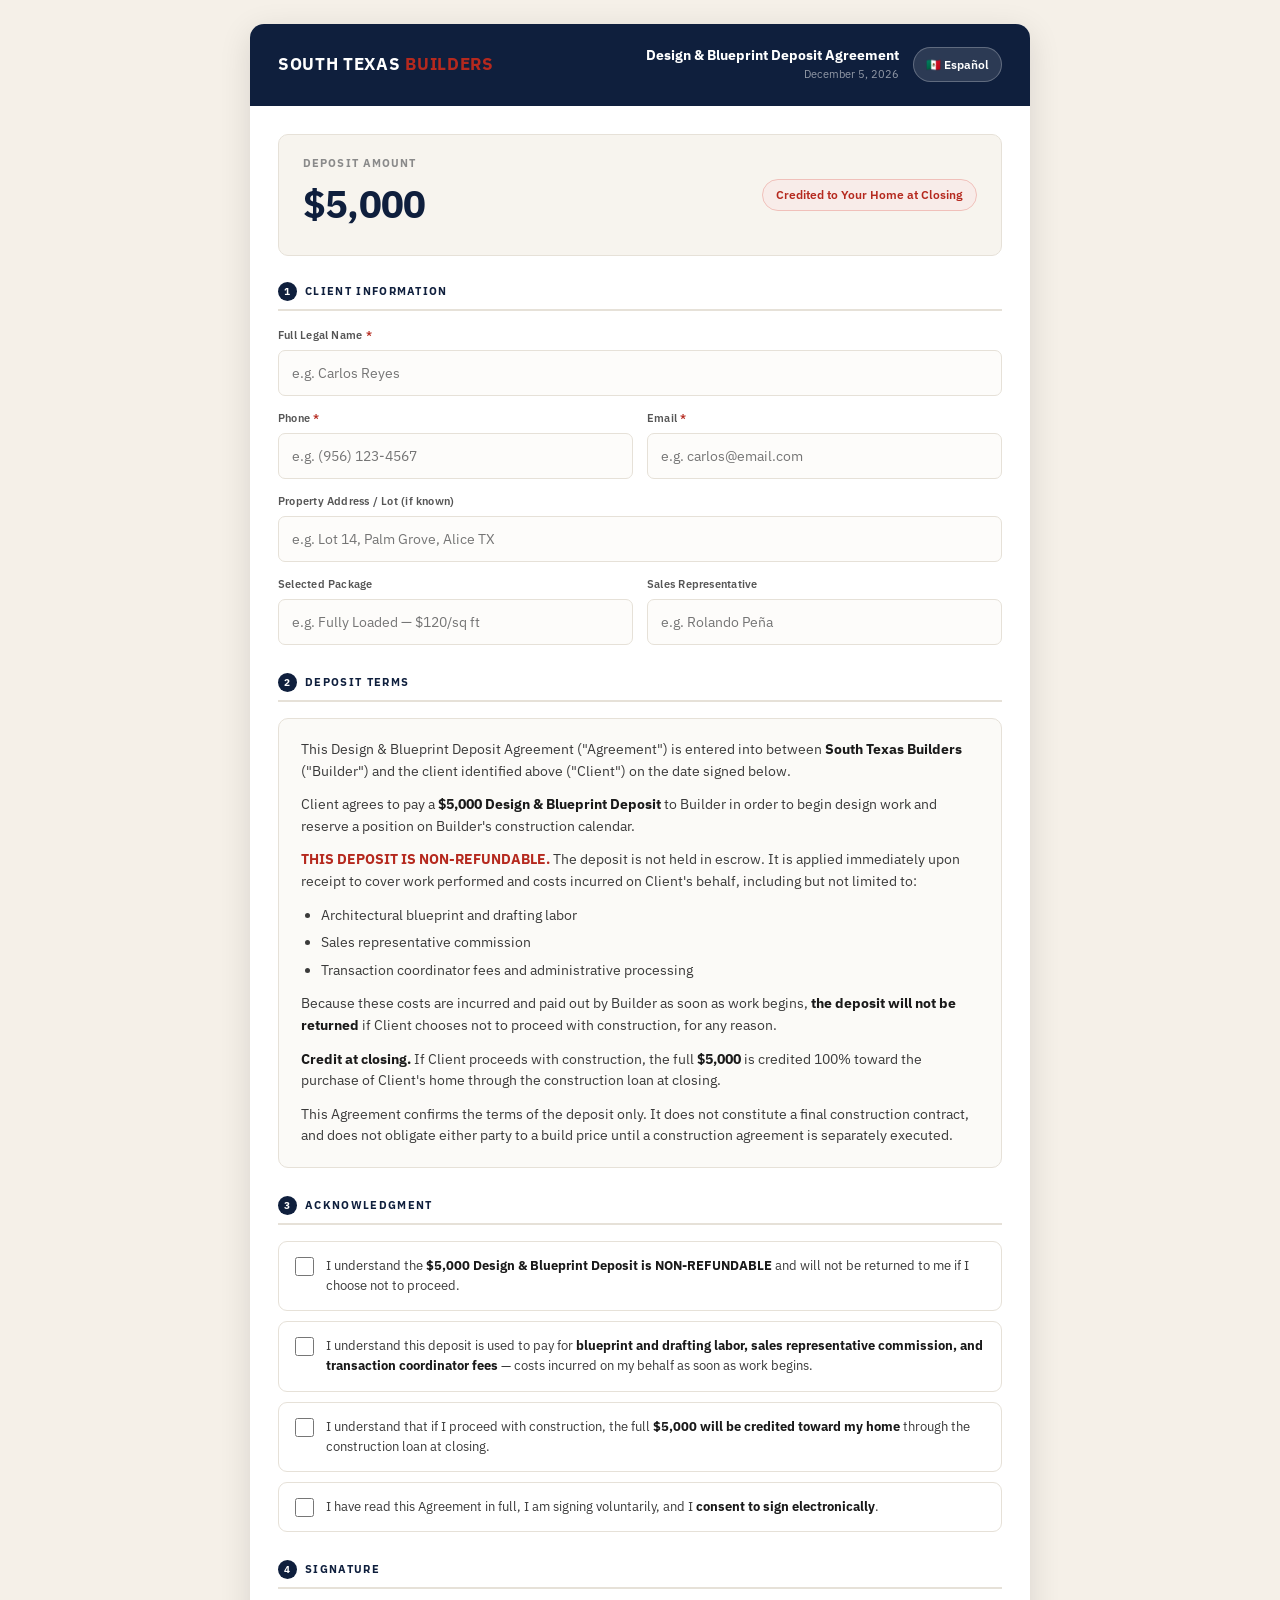
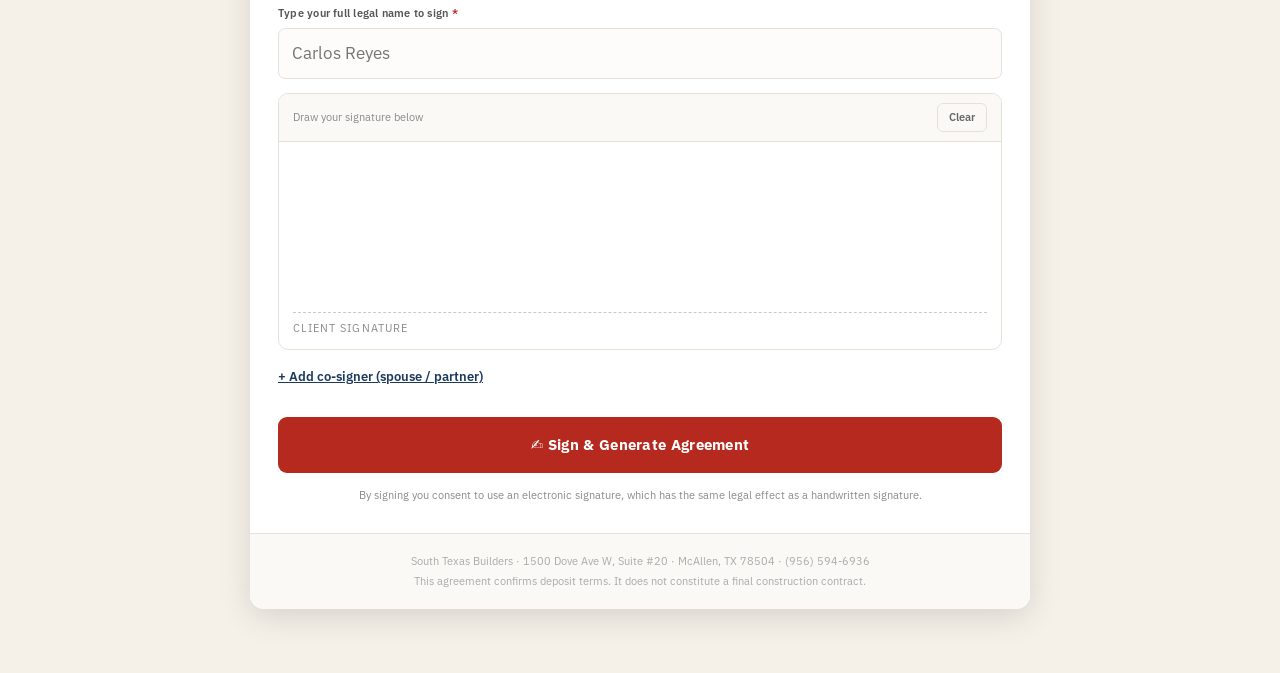
==== stb-deposit-agreement.html @ aef3c3ab "Add e-signature deposit agreement to closer presentation Clients can now sign an acknowledgment that" ====
<!doctype html>
<html lang="en">
<head>
<meta charset="utf-8" />
<meta name="viewport" content="width=device-width, initial-scale=1" />
<title>South Texas Builders — Design Deposit Agreement</title>
<!--
  ============================================================================
  SOUTH TEXAS BUILDERS — DESIGN & BLUEPRINT DEPOSIT AGREEMENT (e-signature)
  ----------------------------------------------------------------------------
  Standalone page. No build step, no dependencies. Opened in a new tab from
  the "Let's Begin" section of the closer presentation.

  Captures: client identity, explicit acknowledgment of the non-refundable
  $5,000 design deposit, a drawn signature, a typed legal name, and a
  timestamped audit record. Submits to Netlify Forms (form name
  "stb-deposit-agreement") so the office receives a copy, then generates a
  printable / save-as-PDF signed agreement.

  NOTE: Have counsel review the agreement wording before production use.
  ============================================================================
-->
<link rel="preconnect" href="https://fonts.googleapis.com" />
<link rel="preconnect" href="https://fonts.gstatic.com" crossorigin />
<link href="https://fonts.googleapis.com/css2?family=IBM+Plex+Sans:wght@300;400;500;600;700;800&display=swap" rel="stylesheet" />
<style>
  *{box-sizing:border-box;margin:0;padding:0}
  :root{
    --navy:#0f1f3d; --navy-soft:#1B3A5C; --red:#b5291e; --cream:#f5f0e8;
    --panel:#fff; --line:#e6e1d8; --muted:#8a8a8a; --ink:#1a1a1a; --ok:#1e7a4d;
  }
  body{
    font-family:'IBM Plex Sans',system-ui,sans-serif;background:var(--cream);
    color:var(--ink);line-height:1.6;padding:24px 16px 64px;
    -webkit-font-smoothing:antialiased;
  }
  .wrap{max-width:780px;margin:0 auto}

  /* ---------- header ---------- */
  .doc{background:var(--panel);border-radius:14px;overflow:hidden;box-shadow:0 8px 32px rgba(0,0,0,.12)}
  .doc-head{background:var(--navy);padding:22px 28px;display:flex;justify-content:space-between;align-items:center;gap:16px;flex-wrap:wrap}
  .logo{font-size:17px;font-weight:800;color:#fff;letter-spacing:.04em}
  .logo span{color:var(--red)}
  .head-right{display:flex;align-items:center;gap:14px}
  .head-title{text-align:right}
  .head-title h1{font-size:14px;font-weight:700;color:#fff;line-height:1.3}
  .head-title p{font-size:11px;color:rgba(255,255,255,.55);margin-top:2px}
  .lang-btn{background:rgba(255,255,255,.12);border:1px solid rgba(255,255,255,.25);color:#fff;
    font:inherit;font-size:12px;font-weight:600;padding:7px 12px;border-radius:20px;cursor:pointer;white-space:nowrap}
  .lang-btn:hover{background:rgba(255,255,255,.22)}

  .doc-body{padding:28px}
  @media (max-width:560px){.doc-body{padding:20px 16px}}

  /* ---------- amount ---------- */
  .amount{background:#f7f4ee;border:1px solid var(--line);border-radius:10px;padding:20px 24px;
    display:flex;justify-content:space-between;align-items:center;gap:16px;flex-wrap:wrap;margin-bottom:26px}
  .amount-label{font-size:11px;font-weight:700;text-transform:uppercase;letter-spacing:.1em;color:var(--muted);margin-bottom:2px}
  .amount-val{font-size:38px;font-weight:800;color:var(--navy);letter-spacing:-.02em}
  .amount-tag{font-size:12px;font-weight:600;color:var(--red);background:#f8ece9;border:1px solid #f0c0ba;
    padding:5px 13px;border-radius:20px}

  /* ---------- sections ---------- */
  .sec{margin-bottom:28px}
  .sec-title{font-size:11px;font-weight:700;text-transform:uppercase;letter-spacing:.12em;color:var(--navy);
    padding-bottom:8px;border-bottom:2px solid var(--line);margin-bottom:16px;display:flex;align-items:center;gap:8px}
  .sec-title .n{background:var(--navy);color:#fff;width:19px;height:19px;border-radius:50%;
    display:inline-flex;align-items:center;justify-content:center;font-size:10px;flex:none}

  .grid{display:grid;grid-template-columns:1fr 1fr;gap:14px}
  @media (max-width:560px){.grid{grid-template-columns:1fr}}
  .full{grid-column:1/-1}
  label.f{display:block}
  .f-label{display:block;font-size:11px;font-weight:600;color:#555;margin-bottom:5px;letter-spacing:.02em}
  .f-label .req{color:var(--red)}
  input[type=text],input[type=tel],input[type=email]{
    width:100%;font:inherit;font-size:14px;padding:11px 13px;border:1px solid var(--line);
    border-radius:7px;background:#fdfcfa;color:var(--ink);transition:border-color .15s,box-shadow .15s}
  input:focus{outline:none;border-color:var(--navy-soft);box-shadow:0 0 0 3px rgba(27,58,92,.1);background:#fff}
  input.err{border-color:var(--red);background:#fffafa}

  /* ---------- terms ---------- */
  .terms{background:#fbfaf7;border:1px solid var(--line);border-radius:10px;padding:20px 22px;font-size:13.5px;color:#3a3a3a}
  .terms p{margin-bottom:12px}
  .terms p:last-child{margin-bottom:0}
  .terms strong{color:var(--ink)}
  .terms .hot{color:var(--red);font-weight:700}
  .terms ul{margin:10px 0 12px 20px}
  .terms li{margin-bottom:6px}

  /* ---------- checkboxes ---------- */
  .ack{display:flex;gap:12px;align-items:flex-start;background:#fff;border:1px solid var(--line);
    border-radius:9px;padding:14px 16px;margin-bottom:10px;cursor:pointer;transition:border-color .15s,background .15s}
  .ack:hover{border-color:#c9c2b5}
  .ack.checked{border-color:var(--ok);background:#f4fbf7}
  .ack.err{border-color:var(--red);background:#fffafa}
  .ack input{width:19px;height:19px;flex:none;margin-top:1px;accent-color:var(--ok);cursor:pointer}
  .ack span{font-size:13px;color:#3a3a3a;line-height:1.55}
  .ack span b{color:var(--ink)}

  /* ---------- signature ---------- */
  .sig-wrap{border:1px solid var(--line);border-radius:10px;overflow:hidden;background:#fff}
  .sig-bar{display:flex;justify-content:space-between;align-items:center;padding:9px 14px;
    background:#faf9f6;border-bottom:1px solid var(--line)}
  .sig-hint{font-size:11px;color:var(--muted)}
  .clear-btn{background:none;border:1px solid var(--line);color:#666;font:inherit;font-size:11px;
    font-weight:600;padding:5px 11px;border-radius:6px;cursor:pointer}
  .clear-btn:hover{border-color:var(--red);color:var(--red)}
  canvas{display:block;width:100%;height:170px;touch-action:none;cursor:crosshair;background:#fff}
  .sig-line{margin:0 14px 12px;border-top:1px dashed #cfc9bd;padding-top:7px;font-size:10.5px;
    color:var(--muted);text-transform:uppercase;letter-spacing:.1em}
  .sig-wrap.err{border-color:var(--red)}

  .cosign-toggle{margin-top:14px;font-size:13px;color:var(--navy-soft);font-weight:600;
    background:none;border:none;font-family:inherit;cursor:pointer;text-decoration:underline;padding:4px 0}
  #cosignBlock{margin-top:18px;padding-top:18px;border-top:1px dashed var(--line)}

  /* ---------- submit ---------- */
  .submit-btn{width:100%;background:var(--red);color:#fff;font:inherit;font-size:15px;font-weight:700;
    border:none;border-radius:9px;padding:16px;cursor:pointer;letter-spacing:.02em;transition:background .15s}
  .submit-btn:hover{background:#9c2119}
  .submit-btn:disabled{background:#c9c2b5;cursor:not-allowed}
  .err-msg{background:#fff2f0;border-left:4px solid var(--red);color:#8c2018;font-size:13px;
    padding:12px 15px;border-radius:0 6px 6px 0;margin-bottom:16px;display:none}
  .err-msg.show{display:block}
  .legal-note{font-size:11px;color:var(--muted);text-align:center;margin-top:14px;line-height:1.6}

  .doc-foot{padding:18px 28px;background:#faf9f6;border-top:1px solid var(--line);
    text-align:center;font-size:11px;color:#aaa;line-height:1.8}

  /* ---------- success ---------- */
  #done{display:none;text-align:center;padding:44px 28px}
  #done .tick{width:64px;height:64px;border-radius:50%;background:#e8f6ee;color:var(--ok);
    display:flex;align-items:center;justify-content:center;font-size:32px;margin:0 auto 20px}
  #done h2{font-size:21px;color:var(--navy);margin-bottom:8px;font-weight:700}
  #done p{font-size:14px;color:#666;margin-bottom:6px}
  #done .docid{font-family:ui-monospace,monospace;font-size:12px;color:var(--muted);
    background:#f5f2ec;padding:6px 12px;border-radius:6px;display:inline-block;margin:14px 0 22px}
  .print-btn{background:var(--navy);color:#fff;font:inherit;font-size:14px;font-weight:700;border:none;
    border-radius:9px;padding:14px 28px;cursor:pointer}
  .print-btn:hover{background:#16305c}
</style>
</head>
<body>

<div class="wrap">
  <div class="doc">
    <div class="doc-head">
      <div class="logo">SOUTH TEXAS <span>BUILDERS</span></div>
      <div class="head-right">
        <div class="head-title">
          <h1 data-t="docTitle">Design &amp; Blueprint Deposit Agreement</h1>
          <p id="todayLabel"></p>
        </div>
        <button class="lang-btn" id="langBtn" type="button">🇲🇽 Español</button>
      </div>
    </div>

    <!-- ============ FORM ============ -->
    <div class="doc-body" id="formView">

      <div class="amount">
        <div>
          <div class="amount-label" data-t="depositAmount">Deposit Amount</div>
          <div class="amount-val">$5,000</div>
        </div>
        <div class="amount-tag" data-t="creditedTag">Credited to Your Home at Closing</div>
      </div>

      <!-- 1. client -->
      <div class="sec">
        <div class="sec-title"><span class="n">1</span><span data-t="s1">Client Information</span></div>
        <div class="grid">
          <label class="f full">
            <span class="f-label"><span data-t="fLegal">Full Legal Name</span> <span class="req">*</span></span>
            <input type="text" id="legalName" autocomplete="name" placeholder="e.g. Carlos Reyes" />
          </label>
          <label class="f">
            <span class="f-label"><span data-t="fPhone">Phone</span> <span class="req">*</span></span>
            <input type="tel" id="phone" autocomplete="tel" placeholder="e.g. (956) 123-4567" />
          </label>
          <label class="f">
            <span class="f-label"><span data-t="fEmail">Email</span> <span class="req">*</span></span>
            <input type="email" id="email" autocomplete="email" placeholder="e.g. carlos@email.com" />
          </label>
          <label class="f full">
            <span class="f-label" data-t="fProp">Property Address / Lot (if known)</span>
            <input type="text" id="property" placeholder="e.g. Lot 14, Palm Grove, Alice TX" />
          </label>
          <label class="f">
            <span class="f-label" data-t="fPkg">Selected Package</span>
            <input type="text" id="package" placeholder="e.g. Fully Loaded — $120/sq ft" />
          </label>
          <label class="f">
            <span class="f-label" data-t="fRep">Sales Representative</span>
            <input type="text" id="rep" placeholder="e.g. Rolando Peña" />
          </label>
        </div>
      </div>

      <!-- 2. terms -->
      <div class="sec">
        <div class="sec-title"><span class="n">2</span><span data-t="s2">Deposit Terms</span></div>
        <div class="terms" id="termsBox"></div>
      </div>

      <!-- 3. acknowledgments -->
      <div class="sec">
        <div class="sec-title"><span class="n">3</span><span data-t="s3">Acknowledgment</span></div>
        <div id="ackList"></div>
      </div>

      <!-- 4. signature -->
      <div class="sec">
        <div class="sec-title"><span class="n">4</span><span data-t="s4">Signature</span></div>

        <label class="f" style="margin-bottom:14px">
          <span class="f-label"><span data-t="fType">Type your full legal name to sign</span> <span class="req">*</span></span>
          <input type="text" id="typedSig" placeholder="Carlos Reyes" style="font-size:17px" />
        </label>

        <div class="sig-wrap" id="sigWrap">
          <div class="sig-bar">
            <span class="sig-hint" data-t="sigHint">Draw your signature below</span>
            <button type="button" class="clear-btn" id="clearSig" data-t="clearSig">Clear</button>
          </div>
          <canvas id="sigPad"></canvas>
          <div class="sig-line" data-t="sigLine">Client Signature</div>
        </div>

        <button type="button" class="cosign-toggle" id="cosignToggle" data-t="addCosign">+ Add co-signer (spouse / partner)</button>

        <div id="cosignBlock" style="display:none">
          <label class="f" style="margin-bottom:14px">
            <span class="f-label" data-t="fCoName">Co-Signer Full Legal Name</span>
            <input type="text" id="coName" placeholder="e.g. Maria Reyes" />
          </label>
          <div class="sig-wrap" id="coSigWrap">
            <div class="sig-bar">
              <span class="sig-hint" data-t="sigHint2">Co-signer draws signature below</span>
              <button type="button" class="clear-btn" id="clearCoSig" data-t="clearSig2">Clear</button>
            </div>
            <canvas id="coSigPad"></canvas>
            <div class="sig-line" data-t="coSigLine">Co-Signer Signature</div>
          </div>
        </div>
      </div>

      <div class="err-msg" id="errMsg"></div>
      <button type="button" class="submit-btn" id="submitBtn" data-t="submitBtn">✍️ Sign &amp; Generate Agreement</button>
      <p class="legal-note" data-t="legalNote">
        By signing you consent to use an electronic signature, which has the same legal effect as a handwritten signature.
      </p>
    </div>

    <!-- ============ SUCCESS ============ -->
    <div id="done">
      <div class="tick">✓</div>
      <h2 data-t="doneTitle">Agreement Signed</h2>
      <p data-t="doneSub">A copy has been sent to South Texas Builders.</p>
      <div class="docid" id="doneId"></div>
      <div>
        <button type="button" class="print-btn" id="printBtn" data-t="printBtn">🖨️ View / Download Signed PDF</button>
      </div>
      <p class="legal-note" style="margin-top:18px" data-t="doneNote">Keep a copy for your records.</p>
    </div>

    <div class="doc-foot">
      South Texas Builders · 1500 Dove Ave W, Suite #20 · McAllen, TX 78504 · (956) 594-6936<br/>
      <span data-t="footNote">This agreement confirms deposit terms. It does not constitute a final construction contract.</span>
    </div>
  </div>
</div>

<!-- Netlify Forms detection stub (static markup, never displayed) -->
<form name="stb-deposit-agreement" data-netlify="true" netlify-honeypot="bot-field" hidden>
  <input type="text" name="bot-field" />
  <input type="text" name="documentId" /><input type="text" name="legalName" />
  <input type="text" name="phone" /><input type="email" name="email" />
  <input type="text" name="property" /><input type="text" name="package" />
  <input type="text" name="rep" /><input type="text" name="typedSignature" />
  <input type="text" name="coSignerName" /><input type="text" name="signedAt" />
  <input type="text" name="language" /><input type="text" name="acknowledgments" />
  <input type="text" name="userAgent" /><textarea name="signatureImage"></textarea>
  <textarea name="coSignatureImage"></textarea>
</form>

<script>
(function(){
  "use strict";

  /* ------------------------------------------------------------------ i18n */
  var T = {
    en:{
      docTitle:"Design & Blueprint Deposit Agreement", depositAmount:"Deposit Amount",
      creditedTag:"Credited to Your Home at Closing",
      s1:"Client Information", s2:"Deposit Terms", s3:"Acknowledgment", s4:"Signature",
      fLegal:"Full Legal Name", fPhone:"Phone", fEmail:"Email",
      fProp:"Property Address / Lot (if known)", fPkg:"Selected Package", fRep:"Sales Representative",
      fType:"Type your full legal name to sign", sigHint:"Draw your signature below",
      sigHint2:"Co-signer draws signature below", clearSig:"Clear", clearSig2:"Clear",
      sigLine:"Client Signature", coSigLine:"Co-Signer Signature",
      addCosign:"+ Add co-signer (spouse / partner)", removeCosign:"− Remove co-signer",
      fCoName:"Co-Signer Full Legal Name",
      submitBtn:"✍️ Sign & Generate Agreement", submitting:"Submitting…",
      legalNote:"By signing you consent to use an electronic signature, which has the same legal effect as a handwritten signature.",
      doneTitle:"Agreement Signed", doneSub:"A copy has been sent to South Texas Builders.",
      printBtn:"🖨️ View / Download Signed PDF", doneNote:"Keep a copy for your records.",
      footNote:"This agreement confirms deposit terms. It does not constitute a final construction contract.",
      errFields:"Please complete all required fields highlighted below.",
      errAck:"You must check every acknowledgment box to continue.",
      errSig:"Please draw your signature in the box above.",
      errTyped:"Your typed name must match your full legal name.",
      errSend:"Your agreement was signed, but the copy could not be sent automatically. Please download the PDF and email it to the office.",
      /* document */
      docHead:"Design & Blueprint Deposit Agreement", labClient:"Client", labPhone:"Phone",
      labEmail:"Email", labProp:"Property", labPkg:"Package", labRep:"Sales Representative",
      labDate:"Date Signed", labDoc:"Document ID", labBuilder:"Builder",
      termsHead:"Terms Acknowledged & Agreed", sigHead:"Signatures",
      signedBy:"Signed by", coSignedBy:"Co-signed by", onDate:"on",
      auditHead:"Audit Record",
      terms:{
        intro:"This Design &amp; Blueprint Deposit Agreement (\"Agreement\") is entered into between <strong>South Texas Builders</strong> (\"Builder\") and the client identified above (\"Client\") on the date signed below.",
        p1:"Client agrees to pay a <strong>$5,000 Design &amp; Blueprint Deposit</strong> to Builder in order to begin design work and reserve a position on Builder's construction calendar.",
        p2:"<span class='hot'>THIS DEPOSIT IS NON-REFUNDABLE.</span> The deposit is not held in escrow. It is applied immediately upon receipt to cover work performed and costs incurred on Client's behalf, including but not limited to:",
        li:["Architectural blueprint and drafting labor","Sales representative commission","Transaction coordinator fees and administrative processing"],
        p3:"Because these costs are incurred and paid out by Builder as soon as work begins, <strong>the deposit will not be returned</strong> if Client chooses not to proceed with construction, for any reason.",
        p4:"<strong>Credit at closing.</strong> If Client proceeds with construction, the full <strong>$5,000</strong> is credited 100% toward the purchase of Client's home through the construction loan at closing.",
        p5:"This Agreement confirms the terms of the deposit only. It does not constitute a final construction contract, and does not obligate either party to a build price until a construction agreement is separately executed."
      },
      acks:[
        "I understand the <b>$5,000 Design &amp; Blueprint Deposit is NON-REFUNDABLE</b> and will not be returned to me if I choose not to proceed.",
        "I understand this deposit is used to pay for <b>blueprint and drafting labor, sales representative commission, and transaction coordinator fees</b> — costs incurred on my behalf as soon as work begins.",
        "I understand that if I proceed with construction, the full <b>$5,000 will be credited toward my home</b> through the construction loan at closing.",
        "I have read this Agreement in full, I am signing voluntarily, and I <b>consent to sign electronically</b>."
      ]
    },
    es:{
      docTitle:"Acuerdo de Depósito de Diseño y Planos", depositAmount:"Monto del Depósito",
      creditedTag:"Acreditado a Tu Casa al Cierre",
      s1:"Información del Cliente", s2:"Términos del Depósito", s3:"Reconocimiento", s4:"Firma",
      fLegal:"Nombre Legal Completo", fPhone:"Teléfono", fEmail:"Correo Electrónico",
      fProp:"Dirección / Lote de la Propiedad (si se conoce)", fPkg:"Paquete Seleccionado",
      fRep:"Representante de Ventas",
      fType:"Escribe tu nombre legal completo para firmar", sigHint:"Dibuja tu firma abajo",
      sigHint2:"El co-firmante dibuja su firma abajo", clearSig:"Borrar", clearSig2:"Borrar",
      sigLine:"Firma del Cliente", coSigLine:"Firma del Co-Firmante",
      addCosign:"+ Agregar co-firmante (cónyuge / pareja)", removeCosign:"− Quitar co-firmante",
      fCoName:"Nombre Legal Completo del Co-Firmante",
      submitBtn:"✍️ Firmar y Generar Acuerdo", submitting:"Enviando…",
      legalNote:"Al firmar aceptas usar una firma electrónica, la cual tiene el mismo efecto legal que una firma manuscrita.",
      doneTitle:"Acuerdo Firmado", doneSub:"Se envió una copia a South Texas Builders.",
      printBtn:"🖨️ Ver / Descargar PDF Firmado", doneNote:"Guarda una copia para tus registros.",
      footNote:"Este acuerdo confirma los términos del depósito. No constituye un contrato de construcción final.",
      errFields:"Por favor completa todos los campos requeridos marcados abajo.",
      errAck:"Debes marcar todas las casillas de reconocimiento para continuar.",
      errSig:"Por favor dibuja tu firma en el recuadro de arriba.",
      errTyped:"Tu nombre escrito debe coincidir con tu nombre legal completo.",
      errSend:"Tu acuerdo fue firmado, pero la copia no se pudo enviar automáticamente. Por favor descarga el PDF y envíalo por correo a la oficina.",
      docHead:"Acuerdo de Depósito de Diseño y Planos", labClient:"Cliente", labPhone:"Teléfono",
      labEmail:"Correo", labProp:"Propiedad", labPkg:"Paquete", labRep:"Representante de Ventas",
      labDate:"Fecha de Firma", labDoc:"ID del Documento", labBuilder:"Constructor",
      termsHead:"Términos Reconocidos y Aceptados", sigHead:"Firmas",
      signedBy:"Firmado por", coSignedBy:"Co-firmado por", onDate:"el",
      auditHead:"Registro de Auditoría",
      terms:{
        intro:"Este Acuerdo de Depósito de Diseño y Planos (\"Acuerdo\") se celebra entre <strong>South Texas Builders</strong> (\"Constructor\") y el cliente identificado arriba (\"Cliente\") en la fecha firmada a continuación.",
        p1:"El Cliente acepta pagar un <strong>Depósito de Diseño y Planos de $5,000</strong> al Constructor para iniciar el trabajo de diseño y reservar un lugar en el calendario de construcción del Constructor.",
        p2:"<span class='hot'>ESTE DEPÓSITO NO ES REEMBOLSABLE.</span> El depósito no se mantiene en garantía (escrow). Se aplica de inmediato al recibirse para cubrir el trabajo realizado y los costos incurridos en nombre del Cliente, incluyendo pero no limitado a:",
        li:["Mano de obra de planos arquitectónicos y dibujo","Comisión del representante de ventas","Honorarios de la coordinadora de transacciones y procesamiento administrativo"],
        p3:"Debido a que estos costos son incurridos y pagados por el Constructor tan pronto como comienza el trabajo, <strong>el depósito no será devuelto</strong> si el Cliente decide no continuar con la construcción, por cualquier motivo.",
        p4:"<strong>Crédito al cierre.</strong> Si el Cliente continúa con la construcción, los <strong>$5,000</strong> completos se acreditan al 100% a la compra de la casa del Cliente a través del préstamo de construcción al cierre.",
        p5:"Este Acuerdo confirma únicamente los términos del depósito. No constituye un contrato de construcción final, y no obliga a ninguna de las partes a un precio de construcción hasta que se firme por separado un contrato de construcción."
      },
      acks:[
        "Entiendo que el <b>Depósito de Diseño y Planos de $5,000 NO ES REEMBOLSABLE</b> y no me será devuelto si decido no continuar.",
        "Entiendo que este depósito se usa para pagar <b>mano de obra de planos y dibujo, comisión del representante de ventas y honorarios de la coordinadora de transacciones</b> — costos incurridos en mi nombre tan pronto como comienza el trabajo.",
        "Entiendo que si continúo con la construcción, los <b>$5,000 completos se acreditarán a mi casa</b> a través del préstamo de construcción al cierre.",
        "He leído este Acuerdo en su totalidad, firmo voluntariamente, y <b>consiento en firmar electrónicamente</b>."
      ]
    }
  };

  var lang = (new URLSearchParams(location.search).get("lang") === "es") ? "es" : "en";
  var $ = function(id){ return document.getElementById(id); };

  /* ------------------------------------------------------- signature pads */
  function SigPad(canvas){
    var ctx = canvas.getContext("2d"), drawing = false, dirty = false, last = null;
    function size(){
      var r = canvas.getBoundingClientRect(), d = window.devicePixelRatio || 1;
      var snap = dirty ? canvas.toDataURL() : null;
      canvas.width = Math.round(r.width * d); canvas.height = Math.round(r.height * d);
      ctx.setTransform(d,0,0,d,0,0);
      ctx.lineWidth = 2.2; ctx.lineCap = "round"; ctx.lineJoin = "round"; ctx.strokeStyle = "#12233f";
      if (snap){ var im = new Image(); im.onload = function(){ ctx.drawImage(im,0,0,r.width,r.height); }; im.src = snap; }
    }
    function pos(e){
      var r = canvas.getBoundingClientRect();
      return { x:e.clientX - r.left, y:e.clientY - r.top };
    }
    canvas.addEventListener("pointerdown", function(e){
      e.preventDefault(); drawing = true; dirty = true; last = pos(e);
      canvas.setPointerCapture(e.pointerId);
      ctx.beginPath(); ctx.arc(last.x,last.y,1.1,0,Math.PI*2); ctx.fillStyle="#12233f"; ctx.fill();
    });
    canvas.addEventListener("pointermove", function(e){
      if(!drawing) return;
      e.preventDefault();
      var p = pos(e);
      ctx.beginPath(); ctx.moveTo(last.x,last.y); ctx.lineTo(p.x,p.y); ctx.stroke();
      last = p;
    });
    ["pointerup","pointercancel","pointerleave"].forEach(function(ev){
      canvas.addEventListener(ev, function(){ drawing = false; });
    });
    window.addEventListener("resize", size);
    setTimeout(size, 0);
    return {
      clear:function(){ ctx.clearRect(0,0,canvas.width,canvas.height); dirty=false; },
      isEmpty:function(){ return !dirty; },
      data:function(){ return dirty ? canvas.toDataURL("image/png") : ""; },
      resize:size
    };
  }

  var pad   = SigPad($("sigPad"));
  var coPad = SigPad($("coSigPad"));
  $("clearSig").addEventListener("click", function(){ pad.clear(); });
  $("clearCoSig").addEventListener("click", function(){ coPad.clear(); });

  // drawing clears any outstanding "please sign" error state
  $("sigPad").addEventListener("pointerdown", function(){
    $("sigWrap").classList.remove("err");
    clearErr();
  });

  var coOpen = false;
  $("cosignToggle").addEventListener("click", function(){
    coOpen = !coOpen;
    $("cosignBlock").style.display = coOpen ? "block" : "none";
    this.textContent = coOpen ? T[lang].removeCosign : T[lang].addCosign;
    if (coOpen) setTimeout(coPad.resize, 0);
  });

  /* --------------------------------------------------------------- render */
  function renderTerms(){
    var t = T[lang].terms;
    $("termsBox").innerHTML =
      "<p>"+t.intro+"</p><p>"+t.p1+"</p><p>"+t.p2+"</p><ul><li>"+
      t.li.join("</li><li>")+"</li></ul><p>"+t.p3+"</p><p>"+t.p4+"</p><p>"+t.p5+"</p>";
  }

  function renderAcks(){
    var box = $("ackList");
    var prev = Array.prototype.map.call(box.querySelectorAll("input"), function(i){ return i.checked; });
    box.innerHTML = "";
    T[lang].acks.forEach(function(text, i){
      var lab = document.createElement("label");
      lab.className = "ack";
      lab.innerHTML = '<input type="checkbox" data-ack="'+i+'" /><span>'+text+'</span>';
      var cb = lab.querySelector("input");
      if (prev[i]) { cb.checked = true; lab.classList.add("checked"); }
      cb.addEventListener("change", function(){
        lab.classList.toggle("checked", cb.checked);
        if (cb.checked) lab.classList.remove("err");
      });
      box.appendChild(lab);
    });
  }

  function applyLang(){
    document.documentElement.lang = lang;
    document.querySelectorAll("[data-t]").forEach(function(el){
      var v = T[lang][el.getAttribute("data-t")];
      if (v) el.textContent = v;
    });
    $("langBtn").textContent = (lang === "en") ? "🇲🇽 Español" : "🇺🇸 English";
    $("cosignToggle").textContent = coOpen ? T[lang].removeCosign : T[lang].addCosign;
    $("todayLabel").textContent = today();
    document.title = "South Texas Builders — " + T[lang].docTitle;
    renderTerms(); renderAcks();
  }

  function today(){
    return new Date().toLocaleDateString(lang === "en" ? "en-US" : "es-MX",
      { month:"long", day:"numeric", year:"numeric" });
  }

  $("langBtn").addEventListener("click", function(){
    lang = (lang === "en") ? "es" : "en";
    applyLang();
  });

  /* ------------------------------------------------------------ validation */
  function showErr(msg){
    var e = $("errMsg"); e.textContent = msg; e.classList.add("show");
    e.scrollIntoView({behavior:"smooth", block:"center"});
  }
  function clearErr(){ $("errMsg").classList.remove("show"); }

  function validate(){
    clearErr();
    var required = ["legalName","phone","email","typedSig"];
    var bad = false;
    required.forEach(function(id){
      var el = $(id), empty = !el.value.trim();
      el.classList.toggle("err", empty);
      if (empty) bad = true;
    });
    if (bad){ showErr(T[lang].errFields); return false; }

    var boxes = $("ackList").querySelectorAll("input[type=checkbox]");
    var allAck = true;
    Array.prototype.forEach.call(boxes, function(cb){
      var lab = cb.closest(".ack");
      lab.classList.toggle("err", !cb.checked);
      if (!cb.checked) allAck = false;
    });
    if (!allAck){ showErr(T[lang].errAck); return false; }

    var norm = function(s){ return s.trim().toLowerCase().replace(/\s+/g," "); };
    if (norm($("typedSig").value) !== norm($("legalName").value)){
      $("typedSig").classList.add("err");
      showErr(T[lang].errTyped); return false;
    }

    if (pad.isEmpty()){
      $("sigWrap").classList.add("err");
      showErr(T[lang].errSig); return false;
    }
    $("sigWrap").classList.remove("err");
    return true;
  }

  /* ---------------------------------------------------------------- submit */
  var record = null;

  function makeDocId(){
    var d = new Date();
    var ymd = "" + d.getFullYear() +
      String(d.getMonth()+1).padStart(2,"0") + String(d.getDate()).padStart(2,"0");
    var rand = Math.random().toString(36).slice(2,6).toUpperCase();
    return "STB-DA-" + ymd + "-" + rand;
  }

  function esc(s){
    return String(s == null ? "" : s).replace(/[&<>"']/g, function(c){
      return {"&":"&amp;","<":"&lt;",">":"&gt;",'"':"&quot;","'":"&#39;"}[c];
    });
  }

  $("submitBtn").addEventListener("click", function(){
    if (!validate()) return;
    var btn = this;
    btn.disabled = true;
    btn.textContent = T[lang].submitting;

    var now = new Date();
    record = {
      documentId: makeDocId(),
      legalName:  $("legalName").value.trim(),
      phone:      $("phone").value.trim(),
      email:      $("email").value.trim(),
      property:   $("property").value.trim(),
      package:    $("package").value.trim(),
      rep:        $("rep").value.trim(),
      typedSignature: $("typedSig").value.trim(),
      coSignerName:   coOpen ? $("coName").value.trim() : "",
      signatureImage:   pad.data(),
      coSignatureImage: (coOpen && !coPad.isEmpty()) ? coPad.data() : "",
      signedAt:   now.toISOString(),
      signedAtLocal: now.toLocaleString(lang === "en" ? "en-US" : "es-MX"),
      language:   lang,
      acknowledgments: T[lang].acks.map(function(a){
        return a.replace(/<[^>]+>/g,"");
      }).join(" | "),
      userAgent:  navigator.userAgent
    };

    var body = new URLSearchParams();
    body.append("form-name", "stb-deposit-agreement");
    Object.keys(record).forEach(function(k){ body.append(k, record[k]); });

    fetch("/", {
      method: "POST",
      headers: {"Content-Type":"application/x-www-form-urlencoded"},
      body: body.toString()
    }).catch(function(){
      // Netlify Forms unavailable (e.g. local preview) — the signed PDF is
      // still generated so the signature is never lost.
      console.warn("Form submission failed; PDF fallback still available.");
    }).finally(function(){
      $("formView").style.display = "none";
      $("done").style.display = "block";
      $("doneId").textContent = record.documentId;
      window.scrollTo({top:0, behavior:"smooth"});
    });
  });

  /* ------------------------------------------------- signed document (PDF) */
  function buildDoc(r){
    var t = T[r.language];
    var row = function(label, val){
      if (!val) return "";
      return '<div class="r"><span class="rl">'+esc(label)+'</span><span class="rv">'+esc(val)+'</span></div>';
    };
    var terms = t.terms;
    return '<!DOCTYPE html><html lang="'+r.language+'"><head><meta charset="UTF-8">' +
      '<title>'+esc(t.docHead)+' — '+esc(r.documentId)+'</title>' +
      '<link href="https://fonts.googleapis.com/css2?family=IBM+Plex+Sans:wght@300;400;500;600;700;800&display=swap" rel="stylesheet">' +
      '<style>' +
      '*{box-sizing:border-box;margin:0;padding:0}' +
      'body{font-family:"IBM Plex Sans",sans-serif;background:#f5f0e8;color:#1a1a1a;padding:40px 20px;line-height:1.6}' +
      '.d{max-width:700px;margin:0 auto;background:#fff;border-radius:12px;overflow:hidden;box-shadow:0 8px 32px rgba(0,0,0,.12)}' +
      '.h{background:#0f1f3d;padding:26px 32px;display:flex;justify-content:space-between;align-items:center;' +
        '-webkit-print-color-adjust:exact;print-color-adjust:exact}' +
      '.lg{font-size:17px;font-weight:800;color:#fff;letter-spacing:.04em}.lg span{color:#b5291e}' +
      '.ht{text-align:right}.ht h2{font-size:14px;color:#fff;font-weight:700}' +
      '.ht p{font-size:11px;color:rgba(255,255,255,.55);margin-top:2px}' +
      '.b{padding:30px 32px}' +
      '.amt{background:#f7f4ee;border:1px solid #e0dbd2;border-radius:8px;padding:18px 22px;display:flex;' +
        'justify-content:space-between;align-items:center;margin-bottom:24px}' +
      '.al{font-size:10px;font-weight:700;text-transform:uppercase;letter-spacing:.1em;color:#888}' +
      '.av{font-size:32px;font-weight:800;color:#0f1f3d}' +
      '.at{font-size:11px;font-weight:600;color:#b5291e;background:#f8ece9;border:1px solid #f0c0ba;' +
        'padding:4px 12px;border-radius:20px;-webkit-print-color-adjust:exact;print-color-adjust:exact}' +
      '.st{font-size:10px;font-weight:700;text-transform:uppercase;letter-spacing:.12em;color:#0f1f3d;' +
        'border-bottom:2px solid #e6e1d8;padding-bottom:6px;margin:26px 0 14px}' +
      '.r{display:flex;justify-content:space-between;gap:16px;padding:8px 0;border-bottom:1px solid #f2f0ec}' +
      '.rl{font-size:11.5px;color:#888;flex:none}.rv{font-size:11.5px;font-weight:600;text-align:right}' +
      '.tx{font-size:12px;color:#3a3a3a}.tx p{margin-bottom:10px}.tx ul{margin:8px 0 10px 20px}' +
      '.tx li{margin-bottom:4px}.tx .hot{color:#b5291e;font-weight:700}' +
      '.ack{font-size:11.5px;color:#3a3a3a;padding:7px 0 7px 22px;position:relative;border-bottom:1px solid #f5f3ef}' +
      '.ack:before{content:"\\2713";position:absolute;left:0;top:7px;color:#1e7a4d;font-weight:700}' +
      '.sg{display:flex;gap:26px;margin-top:8px;flex-wrap:wrap}' +
      '.sgb{flex:1;min-width:230px}' +
      '.sgi{height:80px;border-bottom:1.5px solid #1a1a1a;display:flex;align-items:flex-end;padding-bottom:2px}' +
      '.sgi img{max-height:78px;max-width:100%}' +
      '.sgn{font-size:11px;font-weight:700;margin-top:6px}' +
      '.sgm{font-size:10px;color:#999;margin-top:2px}' +
      '.aud{background:#faf9f6;border:1px solid #eee;border-radius:6px;padding:12px 16px;margin-top:22px;' +
        'font-size:9.5px;color:#999;line-height:1.7;word-break:break-word}' +
      '.f{padding:18px 32px;background:#faf9f6;border-top:1px solid #f0f0f0;text-align:center;' +
        'font-size:10.5px;color:#aaa;line-height:1.8}' +
      '@media print{body{background:#fff;padding:0}.d{box-shadow:none;border-radius:0}}' +
      '</style></head><body><div class="d">' +
      '<div class="h"><div class="lg">SOUTH TEXAS <span>BUILDERS</span></div>' +
      '<div class="ht"><h2>'+esc(t.docHead)+'</h2><p>'+esc(r.documentId)+'</p></div></div>' +
      '<div class="b">' +
      '<div class="amt"><div><div class="al">'+esc(t.depositAmount)+'</div><div class="av">$5,000</div></div>' +
      '<div class="at">'+esc(t.creditedTag)+'</div></div>' +

      '<div class="st">'+esc(t.s1)+'</div>' +
      row(t.labClient, r.legalName) + row(t.labPhone, r.phone) + row(t.labEmail, r.email) +
      row(t.labProp, r.property) + row(t.labPkg, r.package) + row(t.labRep, r.rep) +
      row(t.labBuilder, "South Texas Builders") + row(t.labDate, r.signedAtLocal) +

      '<div class="st">'+esc(t.termsHead)+'</div><div class="tx">' +
      '<p>'+terms.intro+'</p><p>'+terms.p1+'</p><p>'+terms.p2+'</p>' +
      '<ul><li>'+terms.li.join("</li><li>")+'</li></ul>' +
      '<p>'+terms.p3+'</p><p>'+terms.p4+'</p><p>'+terms.p5+'</p></div>' +

      '<div class="st">'+esc(t.s3)+'</div>' +
      T[r.language].acks.map(function(a){
        return '<div class="ack">'+a+'</div>';
      }).join("") +

      '<div class="st">'+esc(t.sigHead)+'</div><div class="sg">' +
      '<div class="sgb"><div class="sgi">' +
        (r.signatureImage ? '<img src="'+r.signatureImage+'" alt="signature" />' : '') +
      '</div><div class="sgn">'+esc(r.legalName)+'</div>' +
      '<div class="sgm">'+esc(t.sigLine)+' · '+esc(t.onDate)+' '+esc(r.signedAtLocal)+'</div></div>' +
      (r.coSignerName ?
        '<div class="sgb"><div class="sgi">' +
        (r.coSignatureImage ? '<img src="'+r.coSignatureImage+'" alt="co-signature" />' : '') +
        '</div><div class="sgn">'+esc(r.coSignerName)+'</div>' +
        '<div class="sgm">'+esc(t.coSigLine)+' · '+esc(t.onDate)+' '+esc(r.signedAtLocal)+'</div></div>'
        : '') +
      '</div>' +

      '<div class="aud"><strong>'+esc(t.auditHead)+'</strong><br/>' +
      esc(t.labDoc)+': '+esc(r.documentId)+'<br/>' +
      'Timestamp (UTC): '+esc(r.signedAt)+'<br/>' +
      'Typed signature: '+esc(r.typedSignature)+'<br/>' +
      'Language: '+esc(r.language)+'<br/>' +
      'Client agent: '+esc(r.userAgent)+'</div>' +

      '</div><div class="f">South Texas Builders · 1500 Dove Ave W, Suite #20 · McAllen, TX 78504 · (956) 594-6936<br/>' +
      esc(t.footNote)+'</div></div>' +
      '<scr'+'ipt>window.onload=function(){setTimeout(function(){window.print();},700);}<\/scr'+'ipt>' +
      '</body></html>';
  }

  $("printBtn").addEventListener("click", function(){
    if (!record) return;
    var blob = new Blob([buildDoc(record)], {type:"text/html"});
    var url = URL.createObjectURL(blob);
    window.open(url, "_blank");
    setTimeout(function(){ URL.revokeObjectURL(url); }, 15000);
  });

  /* --------------------------------------------------------------- kickoff */
  ["legalName","phone","email","typedSig"].forEach(function(id){
    $(id).addEventListener("input", function(){ this.classList.remove("err"); });
  });
  applyLang();
})();
</script>
</body>
</html>
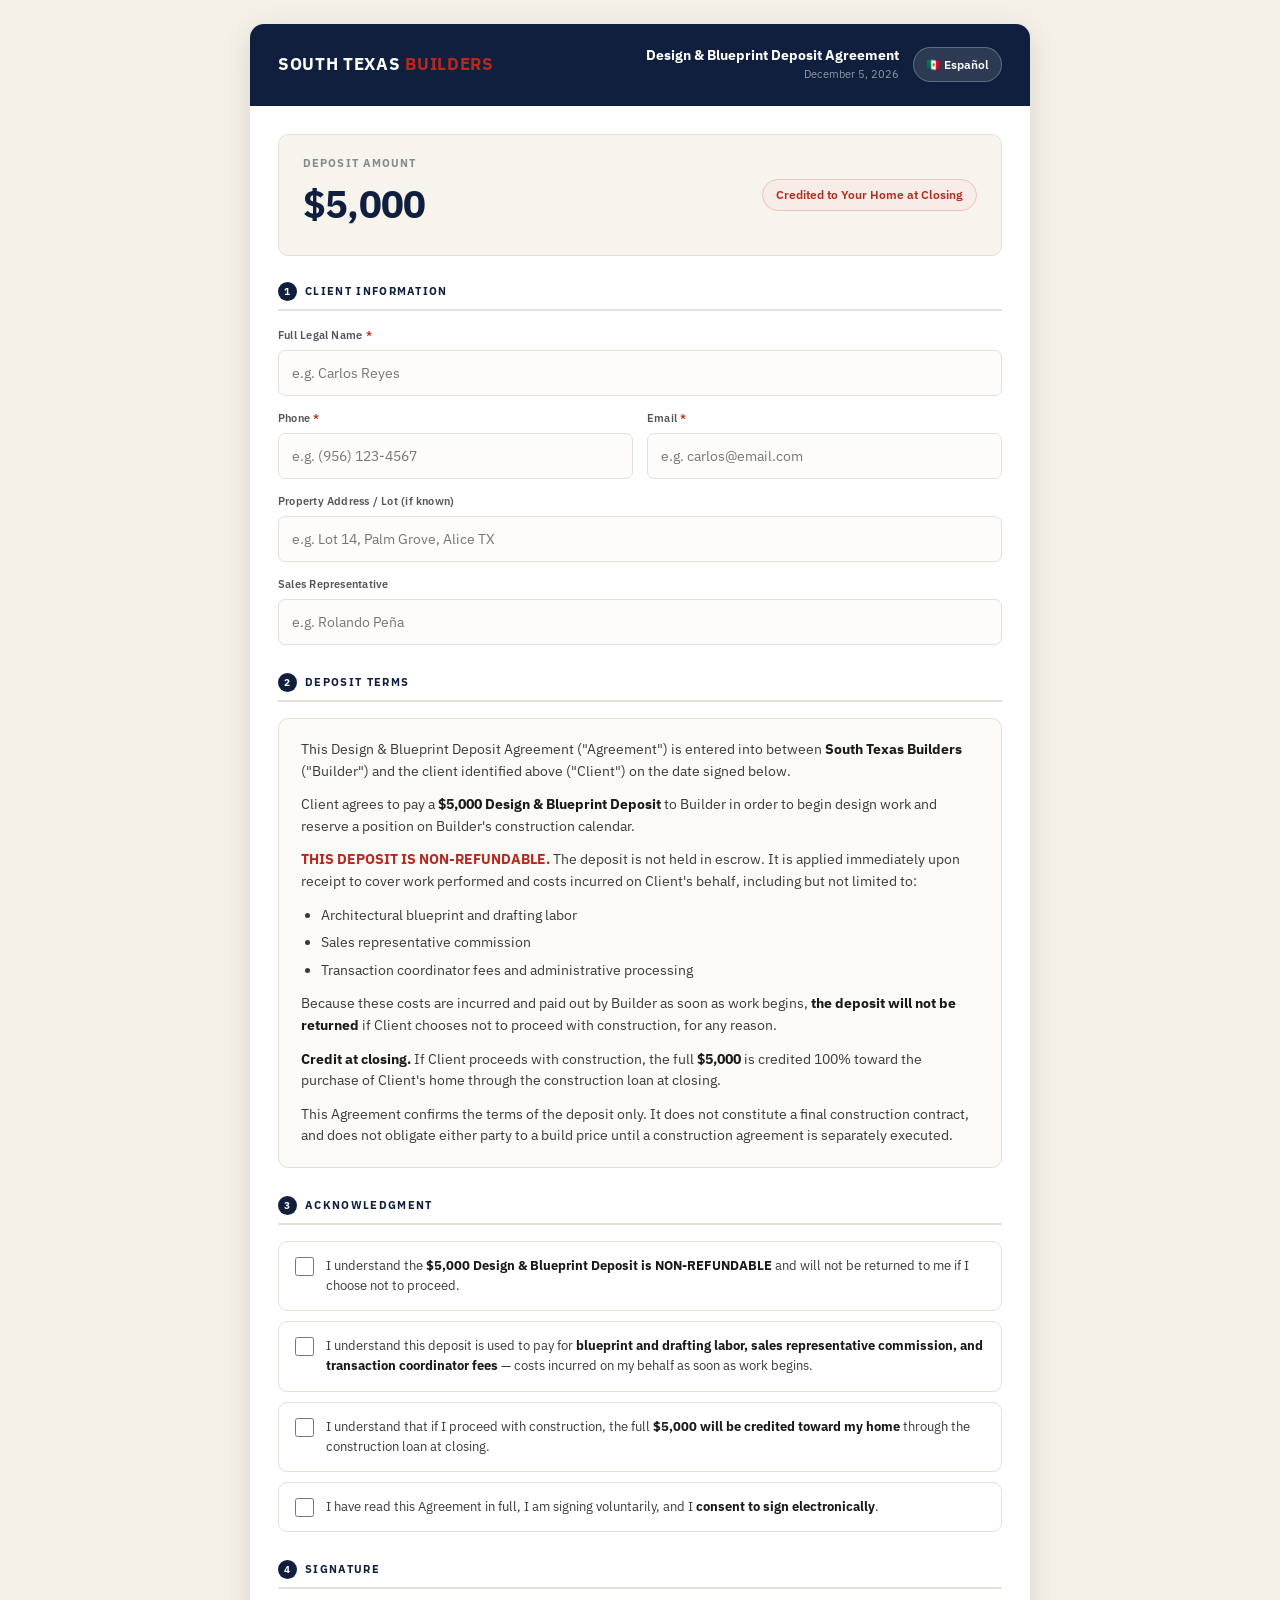
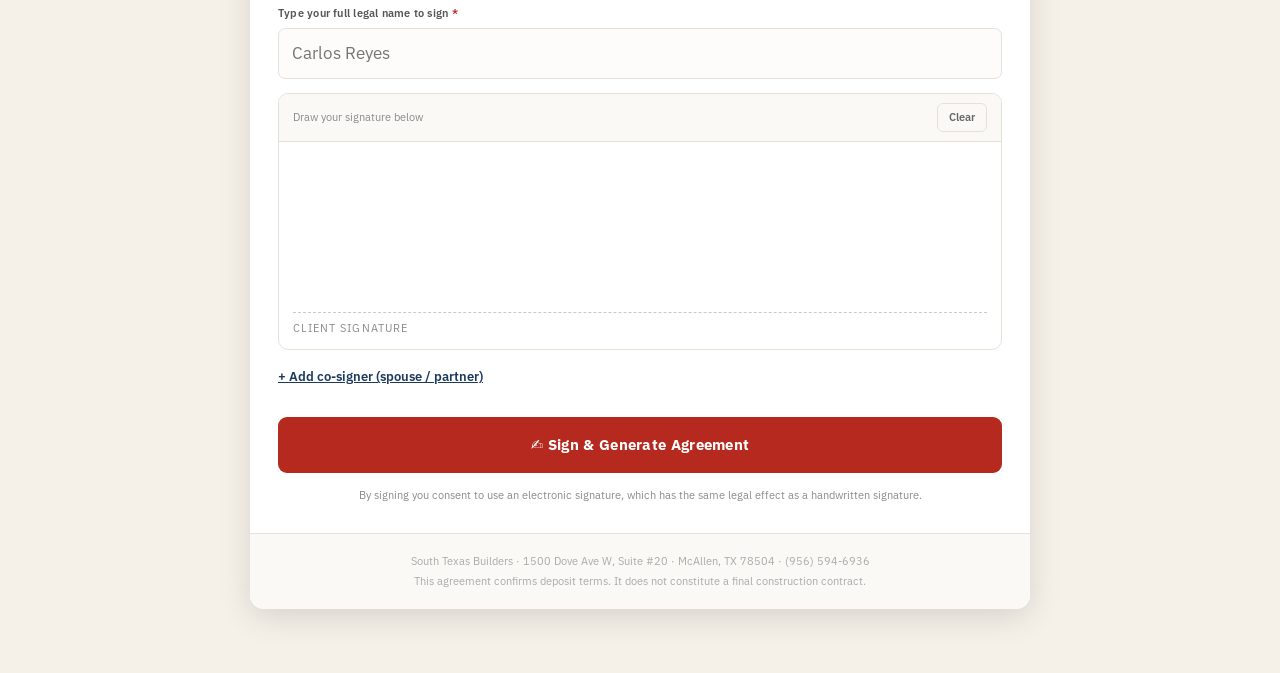
==== commit 79cb041e: "Remove unused Selected Package field from deposit agreement The closer team does not use this field," ====
--- a/stb-deposit-agreement.html
+++ b/stb-deposit-agreement.html
@@ -187,11 +187,7 @@
             <span class="f-label" data-t="fProp">Property Address / Lot (if known)</span>
             <input type="text" id="property" placeholder="e.g. Lot 14, Palm Grove, Alice TX" />
           </label>
-          <label class="f">
-            <span class="f-label" data-t="fPkg">Selected Package</span>
-            <input type="text" id="package" placeholder="e.g. Fully Loaded — $120/sq ft" />
-          </label>
-          <label class="f">
+          <label class="f full">
             <span class="f-label" data-t="fRep">Sales Representative</span>
             <input type="text" id="rep" placeholder="e.g. Rolando Peña" />
           </label>
@@ -277,7 +273,7 @@
   <input type="text" name="bot-field" />
   <input type="text" name="documentId" /><input type="text" name="legalName" />
   <input type="text" name="phone" /><input type="email" name="email" />
-  <input type="text" name="property" /><input type="text" name="package" />
+  <input type="text" name="property" />
   <input type="text" name="rep" /><input type="text" name="typedSignature" />
   <input type="text" name="coSignerName" /><input type="text" name="signedAt" />
   <input type="text" name="language" /><input type="text" name="acknowledgments" />
@@ -296,7 +292,7 @@
       creditedTag:"Credited to Your Home at Closing",
       s1:"Client Information", s2:"Deposit Terms", s3:"Acknowledgment", s4:"Signature",
       fLegal:"Full Legal Name", fPhone:"Phone", fEmail:"Email",
-      fProp:"Property Address / Lot (if known)", fPkg:"Selected Package", fRep:"Sales Representative",
+      fProp:"Property Address / Lot (if known)", fRep:"Sales Representative",
       fType:"Type your full legal name to sign", sigHint:"Draw your signature below",
       sigHint2:"Co-signer draws signature below", clearSig:"Clear", clearSig2:"Clear",
       sigLine:"Client Signature", coSigLine:"Co-Signer Signature",
@@ -314,7 +310,7 @@
       errSend:"Your agreement was signed, but the copy could not be sent automatically. Please download the PDF and email it to the office.",
       /* document */
       docHead:"Design & Blueprint Deposit Agreement", labClient:"Client", labPhone:"Phone",
-      labEmail:"Email", labProp:"Property", labPkg:"Package", labRep:"Sales Representative",
+      labEmail:"Email", labProp:"Property", labRep:"Sales Representative",
       labDate:"Date Signed", labDoc:"Document ID", labBuilder:"Builder",
       termsHead:"Terms Acknowledged & Agreed", sigHead:"Signatures",
       signedBy:"Signed by", coSignedBy:"Co-signed by", onDate:"on",
@@ -340,7 +336,7 @@
       creditedTag:"Acreditado a Tu Casa al Cierre",
       s1:"Información del Cliente", s2:"Términos del Depósito", s3:"Reconocimiento", s4:"Firma",
       fLegal:"Nombre Legal Completo", fPhone:"Teléfono", fEmail:"Correo Electrónico",
-      fProp:"Dirección / Lote de la Propiedad (si se conoce)", fPkg:"Paquete Seleccionado",
+      fProp:"Dirección / Lote de la Propiedad (si se conoce)",
       fRep:"Representante de Ventas",
       fType:"Escribe tu nombre legal completo para firmar", sigHint:"Dibuja tu firma abajo",
       sigHint2:"El co-firmante dibuja su firma abajo", clearSig:"Borrar", clearSig2:"Borrar",
@@ -358,7 +354,7 @@
       errTyped:"Tu nombre escrito debe coincidir con tu nombre legal completo.",
       errSend:"Tu acuerdo fue firmado, pero la copia no se pudo enviar automáticamente. Por favor descarga el PDF y envíalo por correo a la oficina.",
       docHead:"Acuerdo de Depósito de Diseño y Planos", labClient:"Cliente", labPhone:"Teléfono",
-      labEmail:"Correo", labProp:"Propiedad", labPkg:"Paquete", labRep:"Representante de Ventas",
+      labEmail:"Correo", labProp:"Propiedad", labRep:"Representante de Ventas",
       labDate:"Fecha de Firma", labDoc:"ID del Documento", labBuilder:"Constructor",
       termsHead:"Términos Reconocidos y Aceptados", sigHead:"Firmas",
       signedBy:"Firmado por", coSignedBy:"Co-firmado por", onDate:"el",
@@ -563,7 +559,6 @@
       phone:      $("phone").value.trim(),
       email:      $("email").value.trim(),
       property:   $("property").value.trim(),
-      package:    $("package").value.trim(),
       rep:        $("rep").value.trim(),
       typedSignature: $("typedSig").value.trim(),
       coSignerName:   coOpen ? $("coName").value.trim() : "",
@@ -653,7 +648,7 @@
 
       '<div class="st">'+esc(t.s1)+'</div>' +
       row(t.labClient, r.legalName) + row(t.labPhone, r.phone) + row(t.labEmail, r.email) +
-      row(t.labProp, r.property) + row(t.labPkg, r.package) + row(t.labRep, r.rep) +
+      row(t.labProp, r.property) + row(t.labRep, r.rep) +
       row(t.labBuilder, "South Texas Builders") + row(t.labDate, r.signedAtLocal) +
 
       '<div class="st">'+esc(t.termsHead)+'</div><div class="tx">' +
